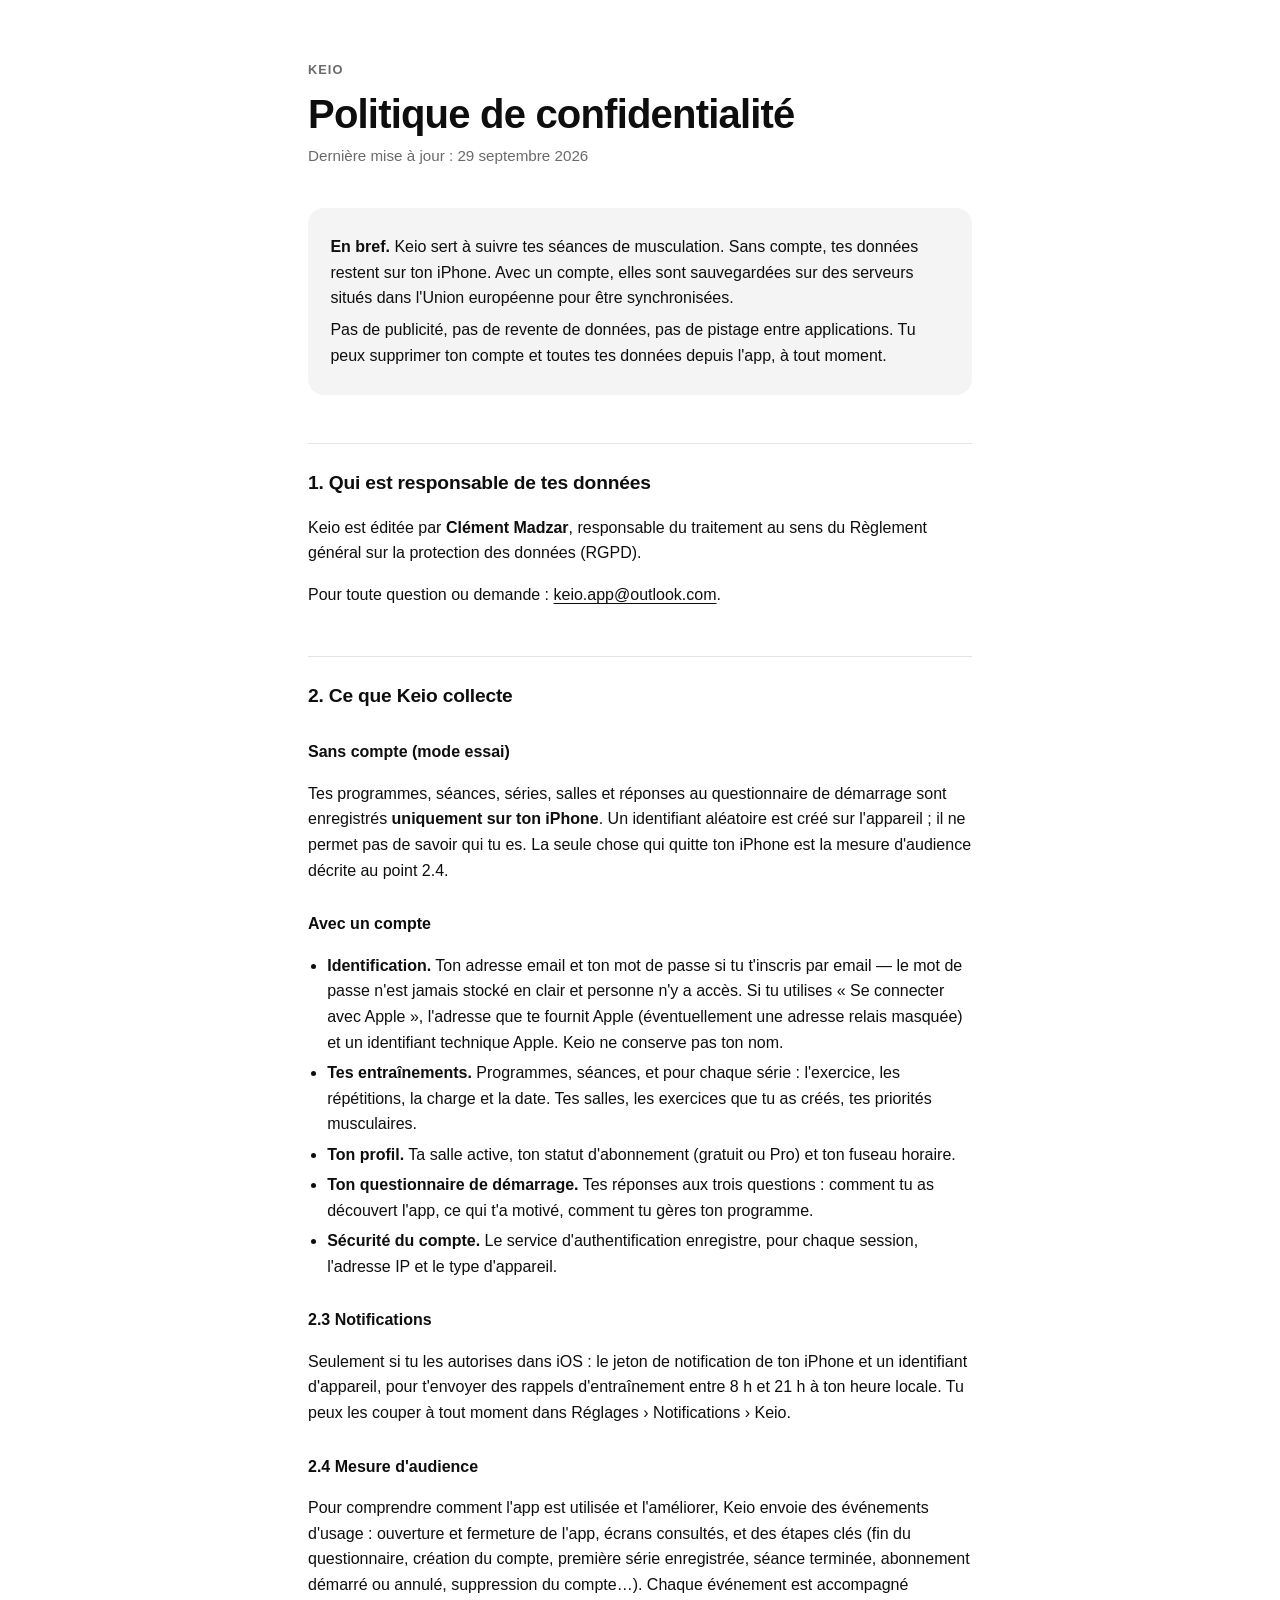
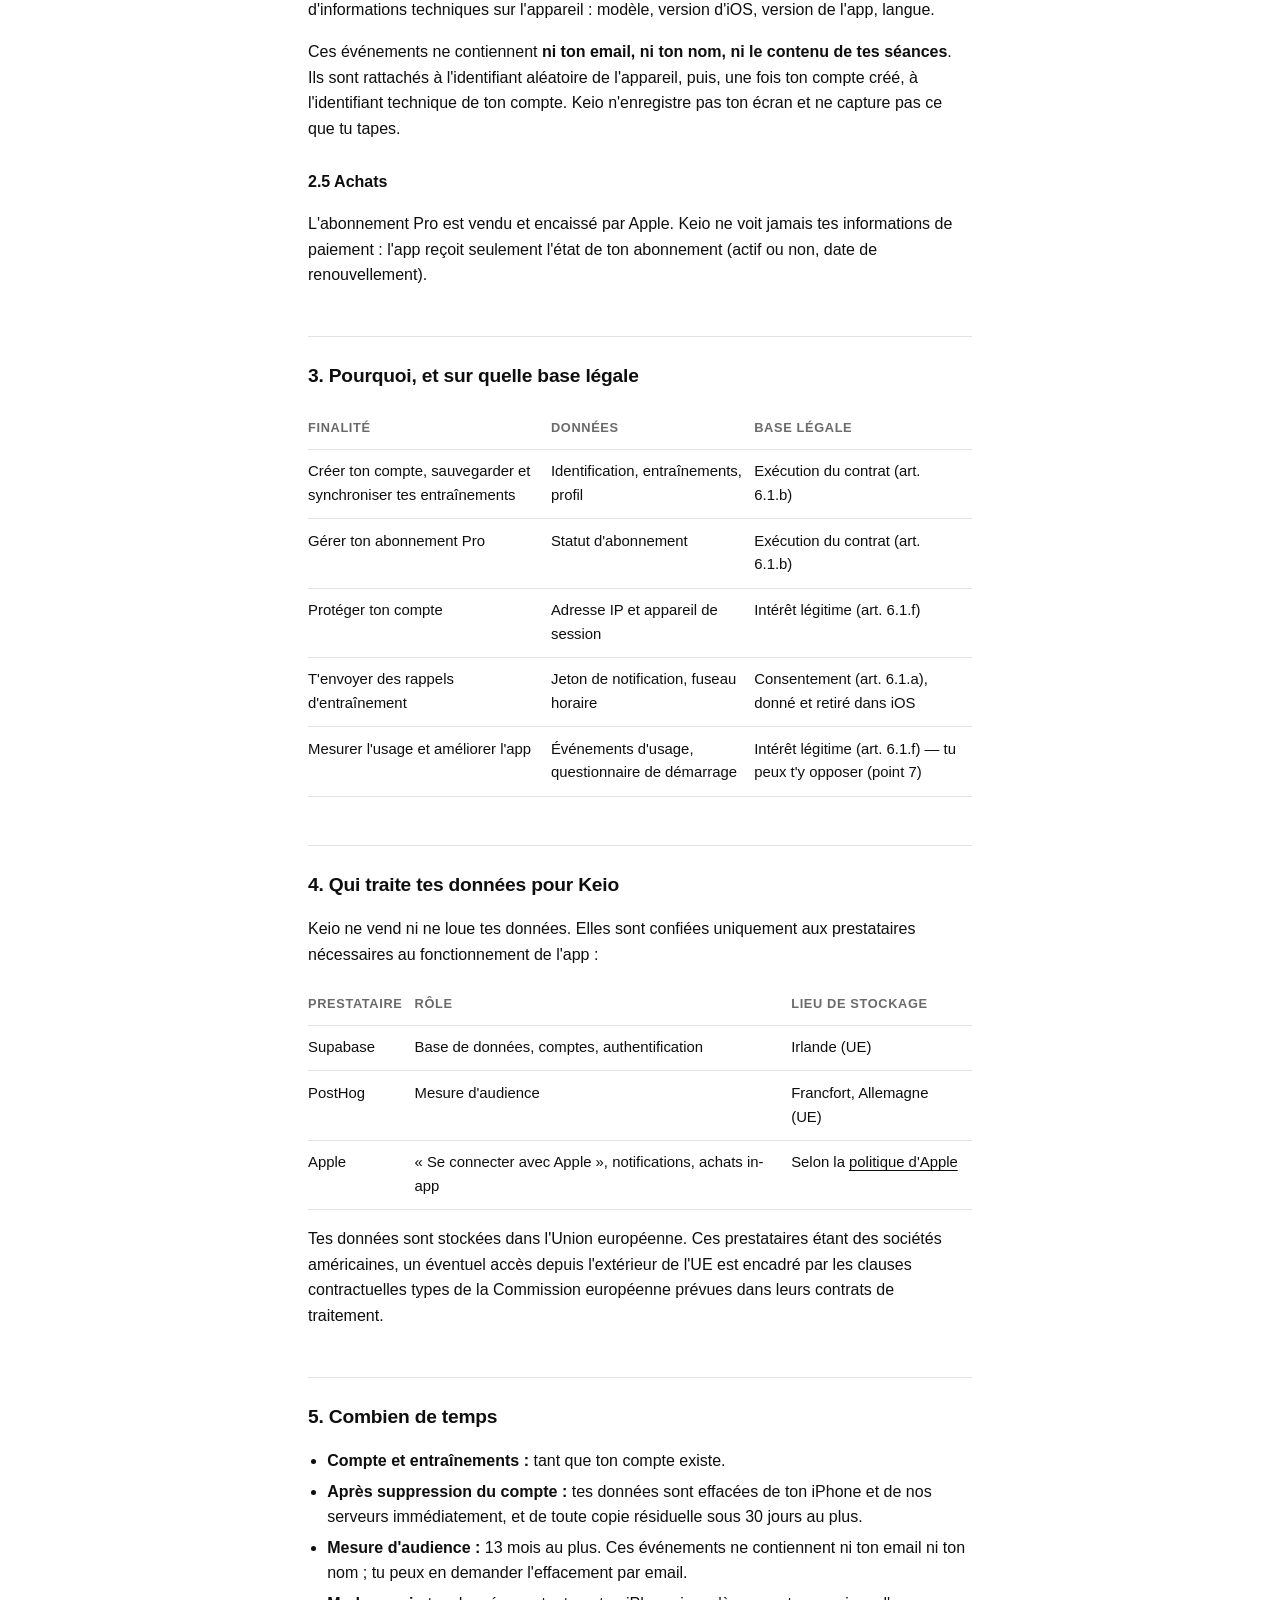
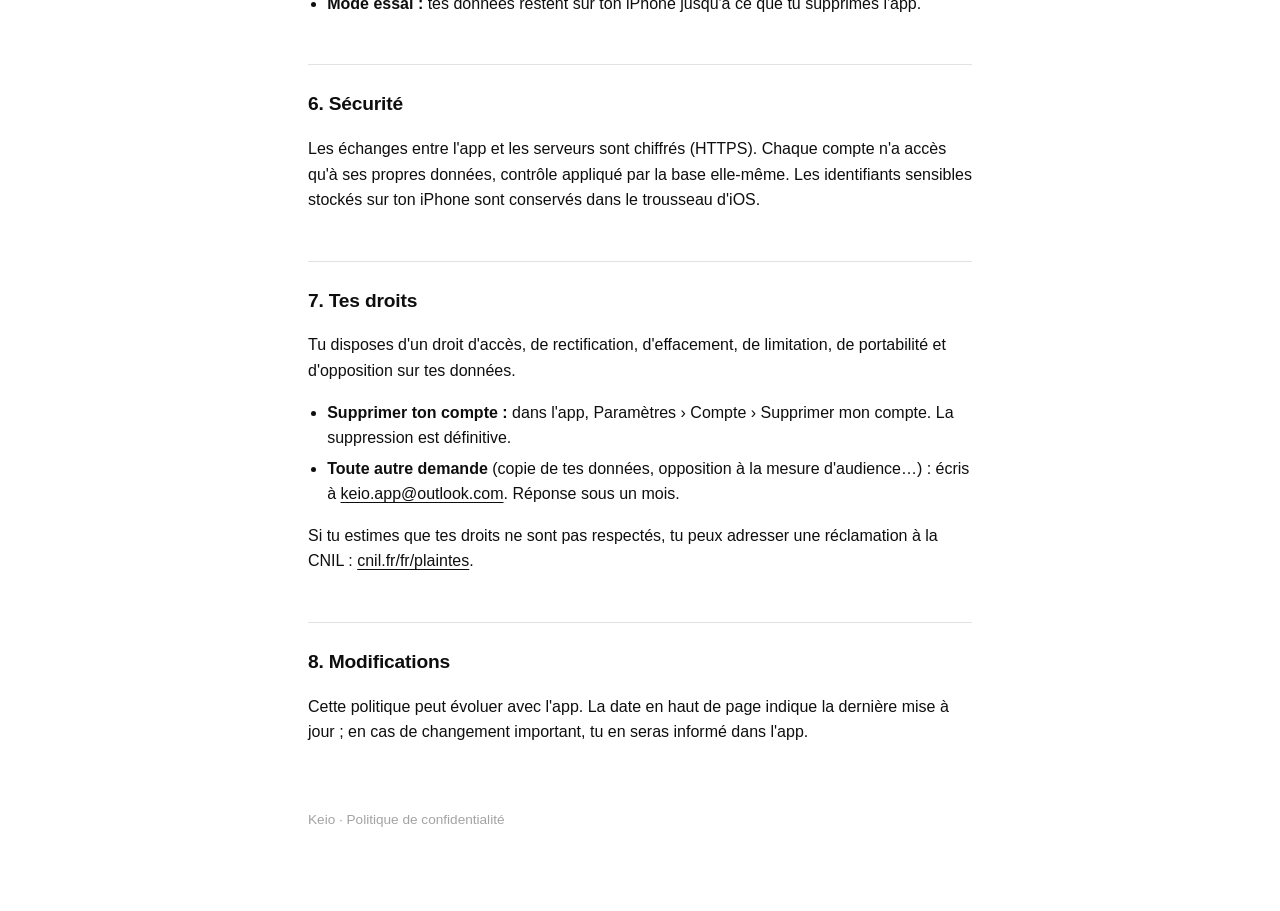
==== confidentialite/index.html @ 3a845824 "docs(confidentialite): politique de confidentialité de Keio" ====
<!doctype html>
<html lang="fr">
<head>
  <meta charset="utf-8">
  <meta name="viewport" content="width=device-width, initial-scale=1">
  <title>Keio — Politique de confidentialité</title>
  <meta name="description" content="Ce que l'app Keio collecte, pourquoi, où c'est stocké, combien de temps, et comment le supprimer.">
  <link rel="stylesheet" href="../assets/style.css">
</head>
<body>
<main>
  <a class="brand" href="../">Keio</a>
  <h1>Politique de confidentialité</h1>
  <p class="meta">Dernière mise à jour : 29 septembre 2026</p>

  <div class="lede">
    <p><strong>En bref.</strong> Keio sert à suivre tes séances de musculation. Sans compte, tes
      données restent sur ton iPhone. Avec un compte, elles sont sauvegardées sur des serveurs
      situés dans l'Union européenne pour être synchronisées.</p>
    <p>Pas de publicité, pas de revente de données, pas de pistage entre applications. Tu peux
      supprimer ton compte et toutes tes données depuis l'app, à tout moment.</p>
  </div>

  <h2>1. Qui est responsable de tes données</h2>
  <p>Keio est éditée par <strong>Clément Madzar</strong>, responsable du traitement au sens du
    Règlement général sur la protection des données (RGPD).</p>
  <p>Pour toute question ou demande : <a href="mailto:keio.app@outlook.com">keio.app@outlook.com</a>.</p>

  <h2>2. Ce que Keio collecte</h2>

  <h3>Sans compte (mode essai)</h3>
  <p>Tes programmes, séances, séries, salles et réponses au questionnaire de démarrage sont
    enregistrés <strong>uniquement sur ton iPhone</strong>. Un identifiant aléatoire est créé sur
    l'appareil ; il ne permet pas de savoir qui tu es. La seule chose qui quitte ton iPhone est la
    mesure d'audience décrite au point 2.4.</p>

  <h3>Avec un compte</h3>
  <ul>
    <li><strong>Identification.</strong> Ton adresse email et ton mot de passe si tu t'inscris par
      email — le mot de passe n'est jamais stocké en clair et personne n'y a accès. Si tu utilises
      « Se connecter avec Apple », l'adresse que te fournit Apple (éventuellement une adresse
      relais masquée) et un identifiant technique Apple. Keio ne conserve pas ton nom.</li>
    <li><strong>Tes entraînements.</strong> Programmes, séances, et pour chaque série : l'exercice,
      les répétitions, la charge et la date. Tes salles, les exercices que tu as créés, tes
      priorités musculaires.</li>
    <li><strong>Ton profil.</strong> Ta salle active, ton statut d'abonnement (gratuit ou Pro) et
      ton fuseau horaire.</li>
    <li><strong>Ton questionnaire de démarrage.</strong> Tes réponses aux trois questions :
      comment tu as découvert l'app, ce qui t'a motivé, comment tu gères ton programme.</li>
    <li><strong>Sécurité du compte.</strong> Le service d'authentification enregistre, pour chaque
      session, l'adresse IP et le type d'appareil.</li>
  </ul>

  <h3>2.3 Notifications</h3>
  <p>Seulement si tu les autorises dans iOS : le jeton de notification de ton iPhone et un
    identifiant d'appareil, pour t'envoyer des rappels d'entraînement entre 8 h et 21 h à ton heure
    locale. Tu peux les couper à tout moment dans Réglages&nbsp;› Notifications&nbsp;› Keio.</p>

  <h3>2.4 Mesure d'audience</h3>
  <p>Pour comprendre comment l'app est utilisée et l'améliorer, Keio envoie des événements
    d'usage : ouverture et fermeture de l'app, écrans consultés, et des étapes clés (fin du
    questionnaire, création du compte, première série enregistrée, séance terminée, abonnement
    démarré ou annulé, suppression du compte…). Chaque événement est accompagné d'informations
    techniques sur l'appareil : modèle, version d'iOS, version de l'app, langue.</p>
  <p>Ces événements ne contiennent <strong>ni ton email, ni ton nom, ni le contenu de tes
    séances</strong>. Ils sont rattachés à l'identifiant aléatoire de l'appareil, puis, une fois ton
    compte créé, à l'identifiant technique de ton compte. Keio n'enregistre pas ton écran et ne
    capture pas ce que tu tapes.</p>

  <h3>2.5 Achats</h3>
  <p>L'abonnement Pro est vendu et encaissé par Apple. Keio ne voit jamais tes informations de
    paiement : l'app reçoit seulement l'état de ton abonnement (actif ou non, date de
    renouvellement).</p>

  <h2>3. Pourquoi, et sur quelle base légale</h2>
  <div class="table-wrap">
    <table>
      <thead><tr><th>Finalité</th><th>Données</th><th>Base légale</th></tr></thead>
      <tbody>
        <tr><td>Créer ton compte, sauvegarder et synchroniser tes entraînements</td>
            <td>Identification, entraînements, profil</td>
            <td>Exécution du contrat (art. 6.1.b)</td></tr>
        <tr><td>Gérer ton abonnement Pro</td>
            <td>Statut d'abonnement</td>
            <td>Exécution du contrat (art. 6.1.b)</td></tr>
        <tr><td>Protéger ton compte</td>
            <td>Adresse IP et appareil de session</td>
            <td>Intérêt légitime (art. 6.1.f)</td></tr>
        <tr><td>T'envoyer des rappels d'entraînement</td>
            <td>Jeton de notification, fuseau horaire</td>
            <td>Consentement (art. 6.1.a), donné et retiré dans iOS</td></tr>
        <tr><td>Mesurer l'usage et améliorer l'app</td>
            <td>Événements d'usage, questionnaire de démarrage</td>
            <td>Intérêt légitime (art. 6.1.f) — tu peux t'y opposer (point 7)</td></tr>
      </tbody>
    </table>
  </div>

  <h2>4. Qui traite tes données pour Keio</h2>
  <p>Keio ne vend ni ne loue tes données. Elles sont confiées uniquement aux prestataires
    nécessaires au fonctionnement de l'app :</p>
  <div class="table-wrap">
    <table>
      <thead><tr><th>Prestataire</th><th>Rôle</th><th>Lieu de stockage</th></tr></thead>
      <tbody>
        <tr><td>Supabase</td><td>Base de données, comptes, authentification</td><td>Irlande (UE)</td></tr>
        <tr><td>PostHog</td><td>Mesure d'audience</td><td>Francfort, Allemagne (UE)</td></tr>
        <tr><td>Apple</td><td>« Se connecter avec Apple », notifications, achats in-app</td>
            <td>Selon la <a href="https://www.apple.com/fr/legal/privacy/">politique d'Apple</a></td></tr>
      </tbody>
    </table>
  </div>
  <p>Tes données sont stockées dans l'Union européenne. Ces prestataires étant des sociétés
    américaines, un éventuel accès depuis l'extérieur de l'UE est encadré par les clauses
    contractuelles types de la Commission européenne prévues dans leurs contrats de traitement.</p>

  <h2>5. Combien de temps</h2>
  <ul>
    <li><strong>Compte et entraînements :</strong> tant que ton compte existe.</li>
    <li><strong>Après suppression du compte :</strong> tes données sont effacées de ton iPhone et
      de nos serveurs immédiatement, et de toute copie résiduelle sous 30 jours au plus.</li>
    <li><strong>Mesure d'audience :</strong> 13 mois au plus. Ces événements ne contiennent ni
      ton email ni ton nom ; tu peux en demander l'effacement par email.</li>
    <li><strong>Mode essai :</strong> tes données restent sur ton iPhone jusqu'à ce que tu
      supprimes l'app.</li>
  </ul>

  <h2>6. Sécurité</h2>
  <p>Les échanges entre l'app et les serveurs sont chiffrés (HTTPS). Chaque compte n'a accès qu'à
    ses propres données, contrôle appliqué par la base elle-même. Les identifiants sensibles
    stockés sur ton iPhone sont conservés dans le trousseau d'iOS.</p>

  <h2>7. Tes droits</h2>
  <p>Tu disposes d'un droit d'accès, de rectification, d'effacement, de limitation, de
    portabilité et d'opposition sur tes données.</p>
  <ul>
    <li><strong>Supprimer ton compte :</strong> dans l'app, Paramètres&nbsp;› Compte&nbsp;›
      Supprimer mon compte. La suppression est définitive.</li>
    <li><strong>Toute autre demande</strong> (copie de tes données, opposition à la mesure
      d'audience…) : écris à <a href="mailto:keio.app@outlook.com">keio.app@outlook.com</a>. Réponse sous
      un mois.</li>
  </ul>
  <p>Si tu estimes que tes droits ne sont pas respectés, tu peux adresser une réclamation à la
    CNIL : <a href="https://www.cnil.fr/fr/plaintes">cnil.fr/fr/plaintes</a>.</p>

  <h2>8. Modifications</h2>
  <p>Cette politique peut évoluer avec l'app. La date en haut de page indique la dernière mise à
    jour ; en cas de changement important, tu en seras informé dans l'app.</p>

  <footer>Keio · Politique de confidentialité</footer>
</main>
</body>
</html>
---- assets/style.css ----
:root {
  --screen: #ffffff;
  --card: #f4f4f4;
  --line: #e2e2e2;
  --ink: #0e0e0e;
  --ink-2: rgba(14, 14, 14, 0.62);
  --ink-3: rgba(14, 14, 14, 0.38);
  color-scheme: light dark;
}

@media (prefers-color-scheme: dark) {
  :root {
    --screen: #0e0e0e;
    --card: #161616;
    --line: #262626;
    --ink: #ffffff;
    --ink-2: rgba(255, 255, 255, 0.60);
    --ink-3: rgba(255, 255, 255, 0.32);
  }
}

* { box-sizing: border-box; }

html { -webkit-text-size-adjust: 100%; }

body {
  margin: 0;
  background: var(--screen);
  color: var(--ink);
  font: 16px/1.6 -apple-system, BlinkMacSystemFont, "SF Pro Text", "Helvetica Neue", Arial, sans-serif;
}

main {
  max-width: 44rem;
  margin: 0 auto;
  padding: 3.5rem 1.25rem 5rem;
}

.brand {
  font-weight: 700;
  letter-spacing: 0.08em;
  text-transform: uppercase;
  font-size: 0.8rem;
  color: var(--ink-2);
  text-decoration: none;
}

h1 {
  font-size: clamp(1.9rem, 5vw, 2.5rem);
  line-height: 1.15;
  letter-spacing: -0.02em;
  margin: 0.6rem 0 0.4rem;
}

.meta { color: var(--ink-2); margin: 0 0 2.5rem; font-size: 0.95rem; }

h2 {
  font-size: 1.2rem;
  letter-spacing: -0.01em;
  margin: 3rem 0 0.75rem;
  padding-top: 1.5rem;
  border-top: 1px solid var(--line);
}

h3 { font-size: 1rem; margin: 1.75rem 0 0.4rem; }

p, li { color: var(--ink); }
ul { padding-left: 1.2rem; }
li { margin: 0.3rem 0; }

a { color: var(--ink); text-underline-offset: 3px; }

.lede {
  background: var(--card);
  border-radius: 16px;
  padding: 1.25rem 1.4rem;
  margin: 0 0 1rem;
}
.lede p { margin: 0.4rem 0; }
.lede strong { font-weight: 600; }

.table-wrap { overflow-x: auto; margin: 1rem 0; }
table { width: 100%; border-collapse: collapse; font-size: 0.93rem; min-width: 32rem; }
th, td { text-align: left; vertical-align: top; padding: 0.65rem 0.75rem 0.65rem 0; border-bottom: 1px solid var(--line); }
th { color: var(--ink-2); font-weight: 600; font-size: 0.8rem; text-transform: uppercase; letter-spacing: 0.05em; }

.muted { color: var(--ink-2); }

footer { margin-top: 4rem; color: var(--ink-3); font-size: 0.85rem; }

.links { list-style: none; padding: 0; }
.links li { margin: 0.75rem 0; }
.links a {
  display: block;
  background: var(--card);
  border-radius: 12px;
  padding: 1rem 1.2rem;
  text-decoration: none;
  font-weight: 600;
}
.links span { display: block; font-weight: 400; color: var(--ink-2); font-size: 0.9rem; }
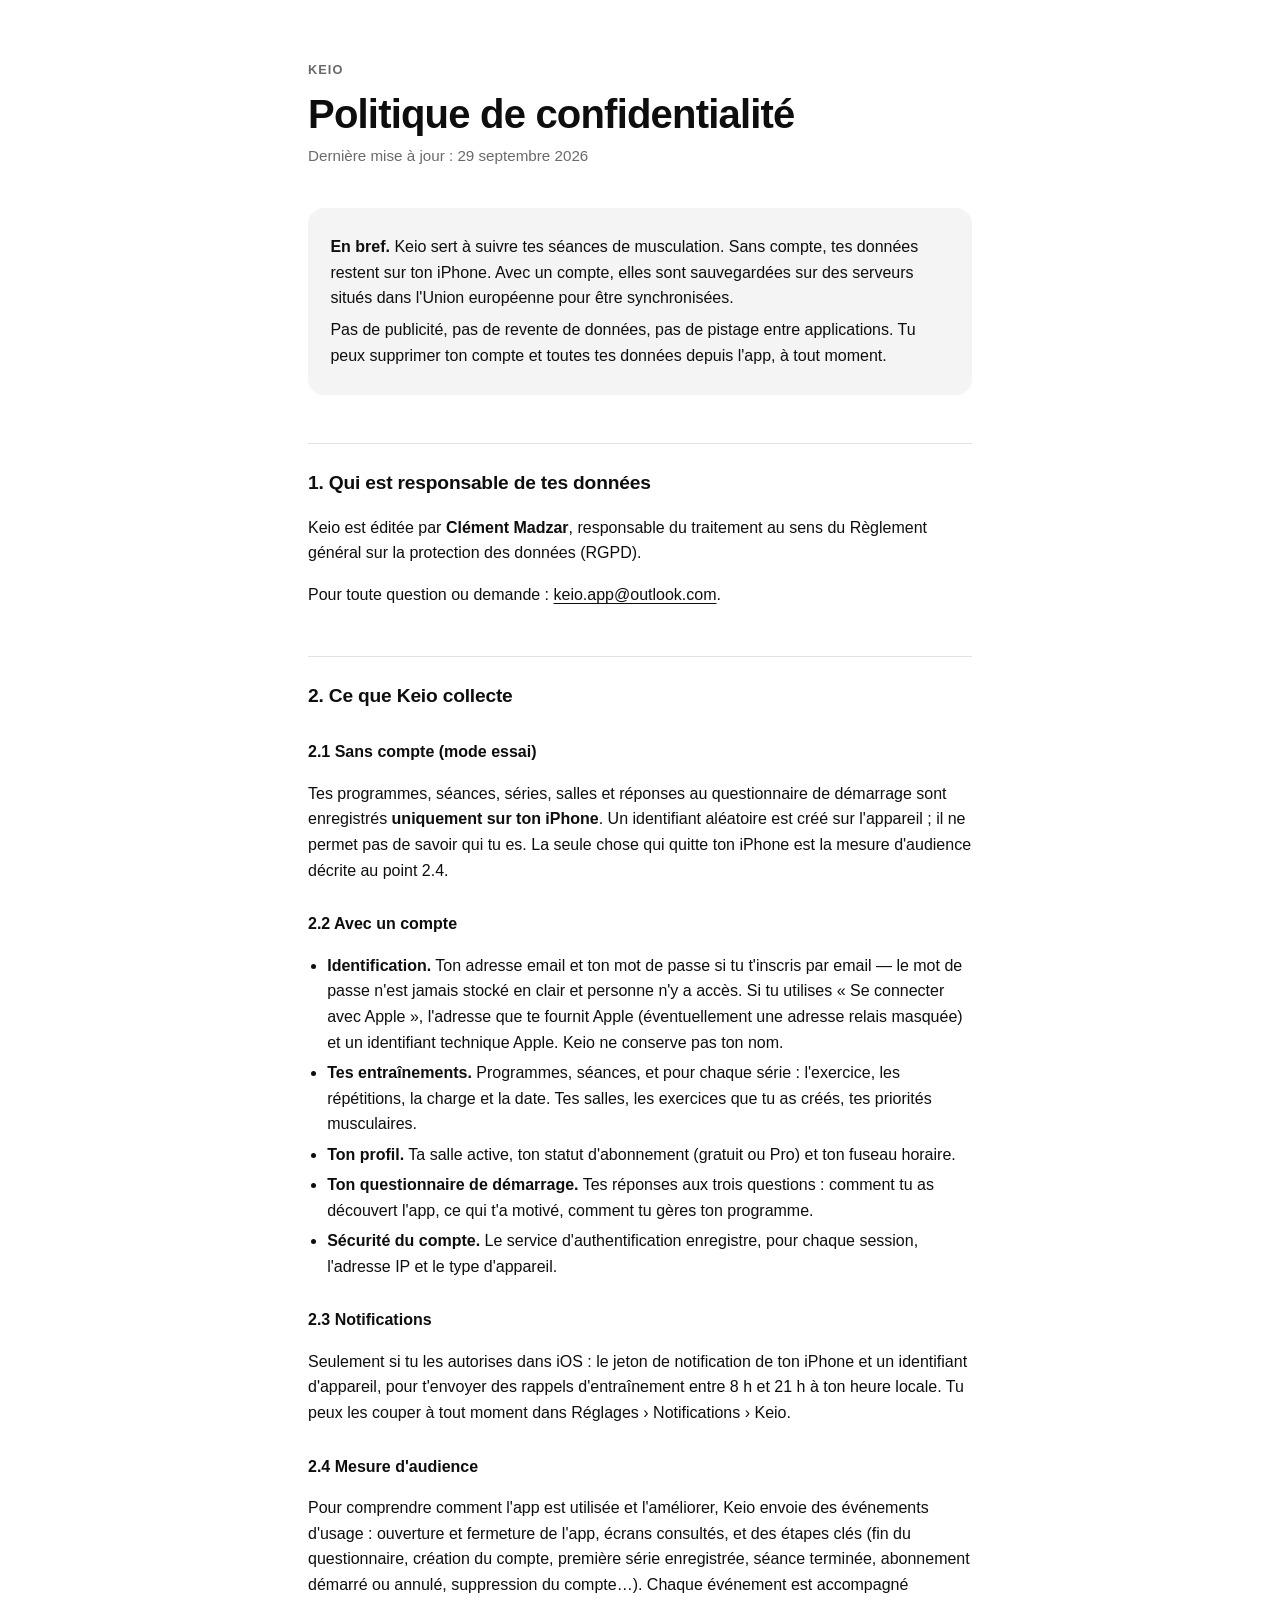
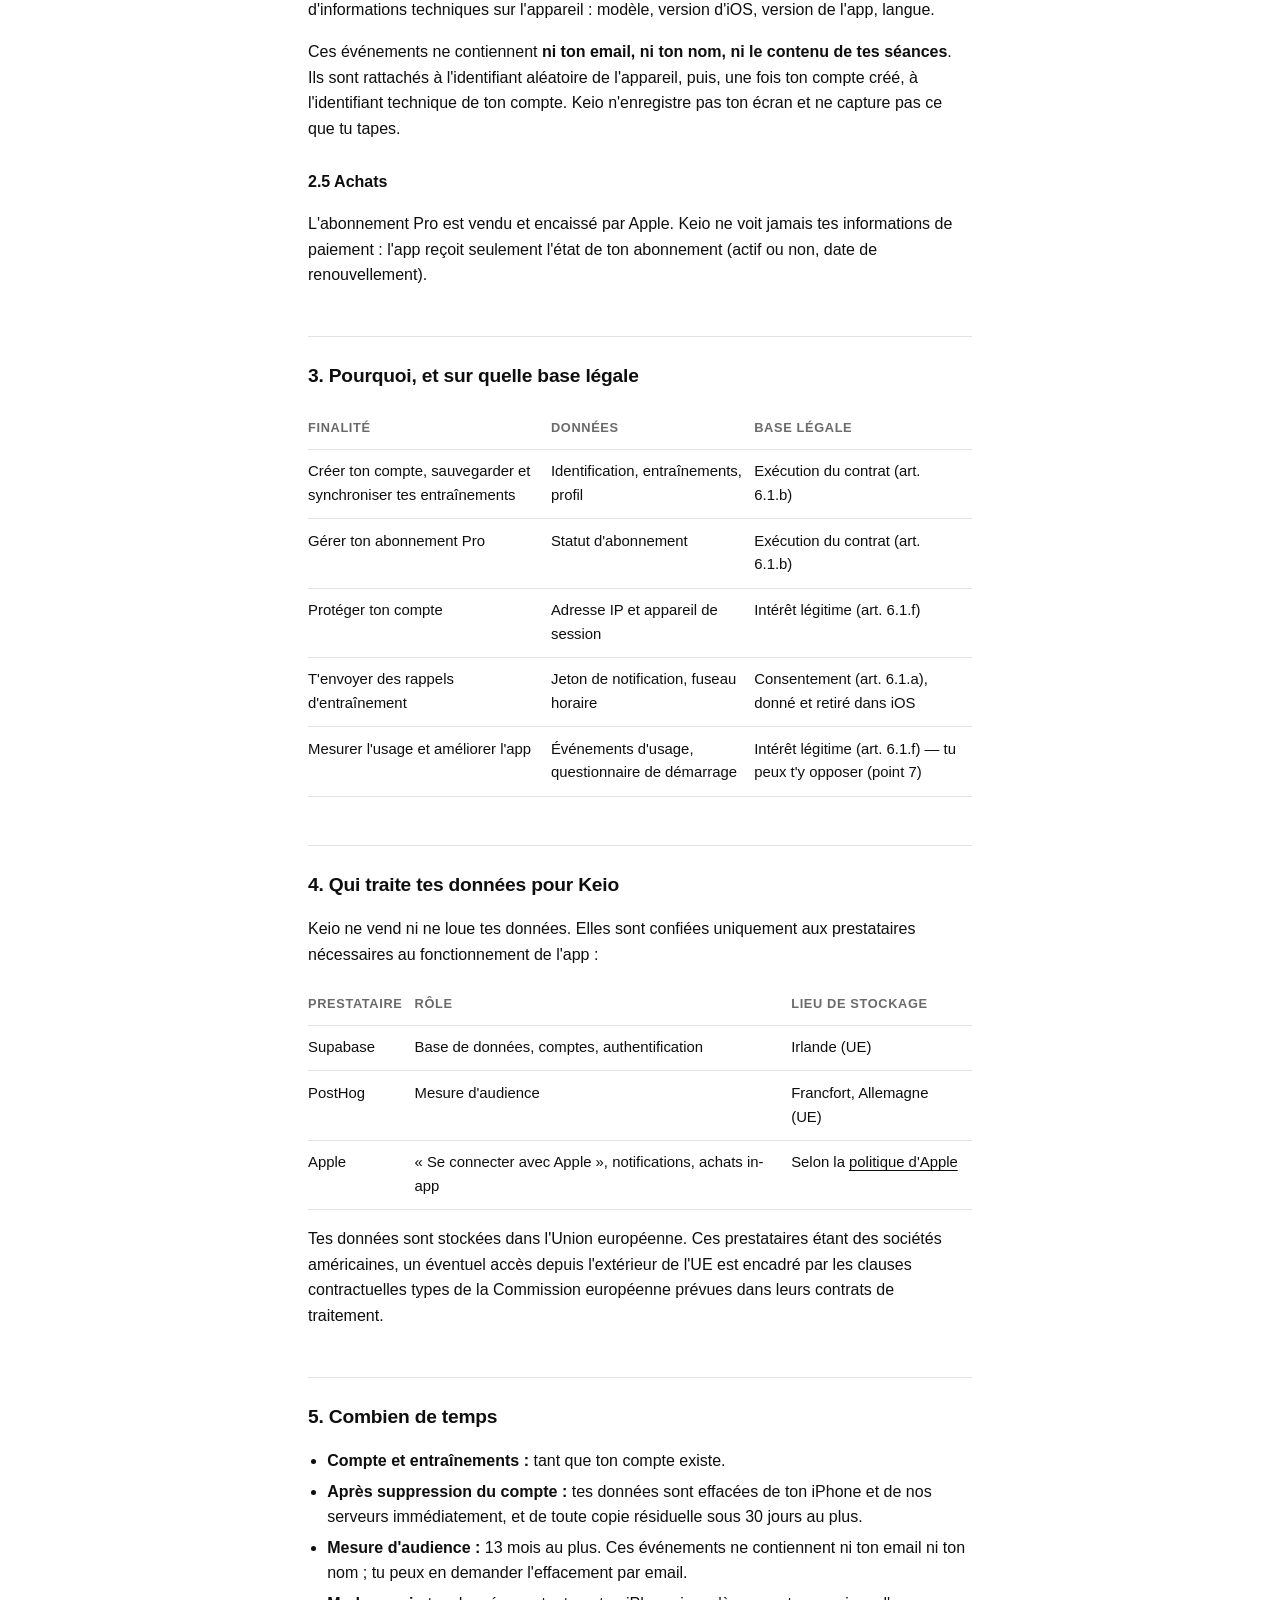
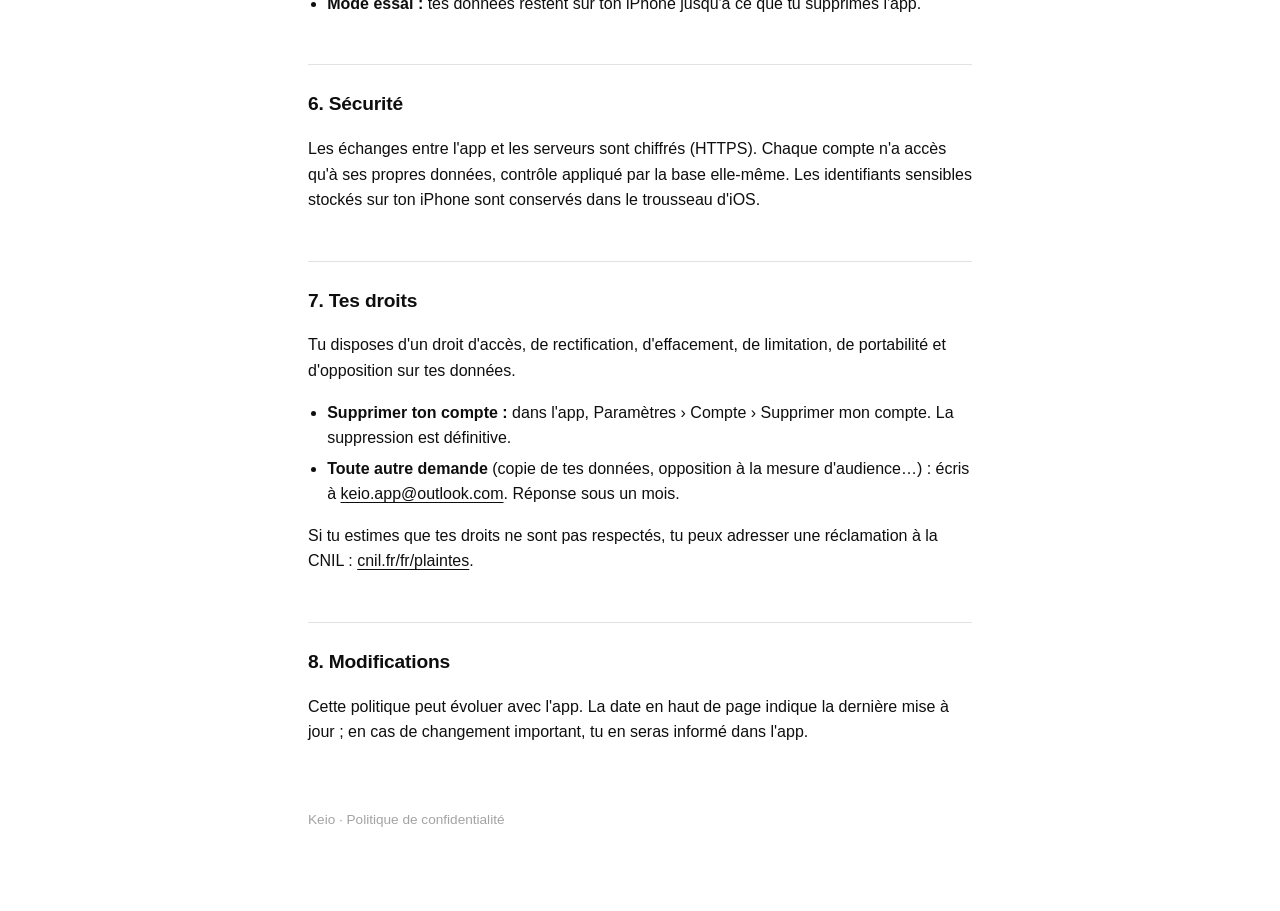
==== commit 6496eb47: "docs(confidentialite): numérotation des sous-parties 2.1 et 2.2" ====
--- a/confidentialite/index.html
+++ b/confidentialite/index.html
@@ -28,13 +28,13 @@
 
   <h2>2. Ce que Keio collecte</h2>
 
-  <h3>Sans compte (mode essai)</h3>
+  <h3>2.1 Sans compte (mode essai)</h3>
   <p>Tes programmes, séances, séries, salles et réponses au questionnaire de démarrage sont
     enregistrés <strong>uniquement sur ton iPhone</strong>. Un identifiant aléatoire est créé sur
     l'appareil ; il ne permet pas de savoir qui tu es. La seule chose qui quitte ton iPhone est la
     mesure d'audience décrite au point 2.4.</p>
 
-  <h3>Avec un compte</h3>
+  <h3>2.2 Avec un compte</h3>
   <ul>
     <li><strong>Identification.</strong> Ton adresse email et ton mot de passe si tu t'inscris par
       email — le mot de passe n'est jamais stocké en clair et personne n'y a accès. Si tu utilises
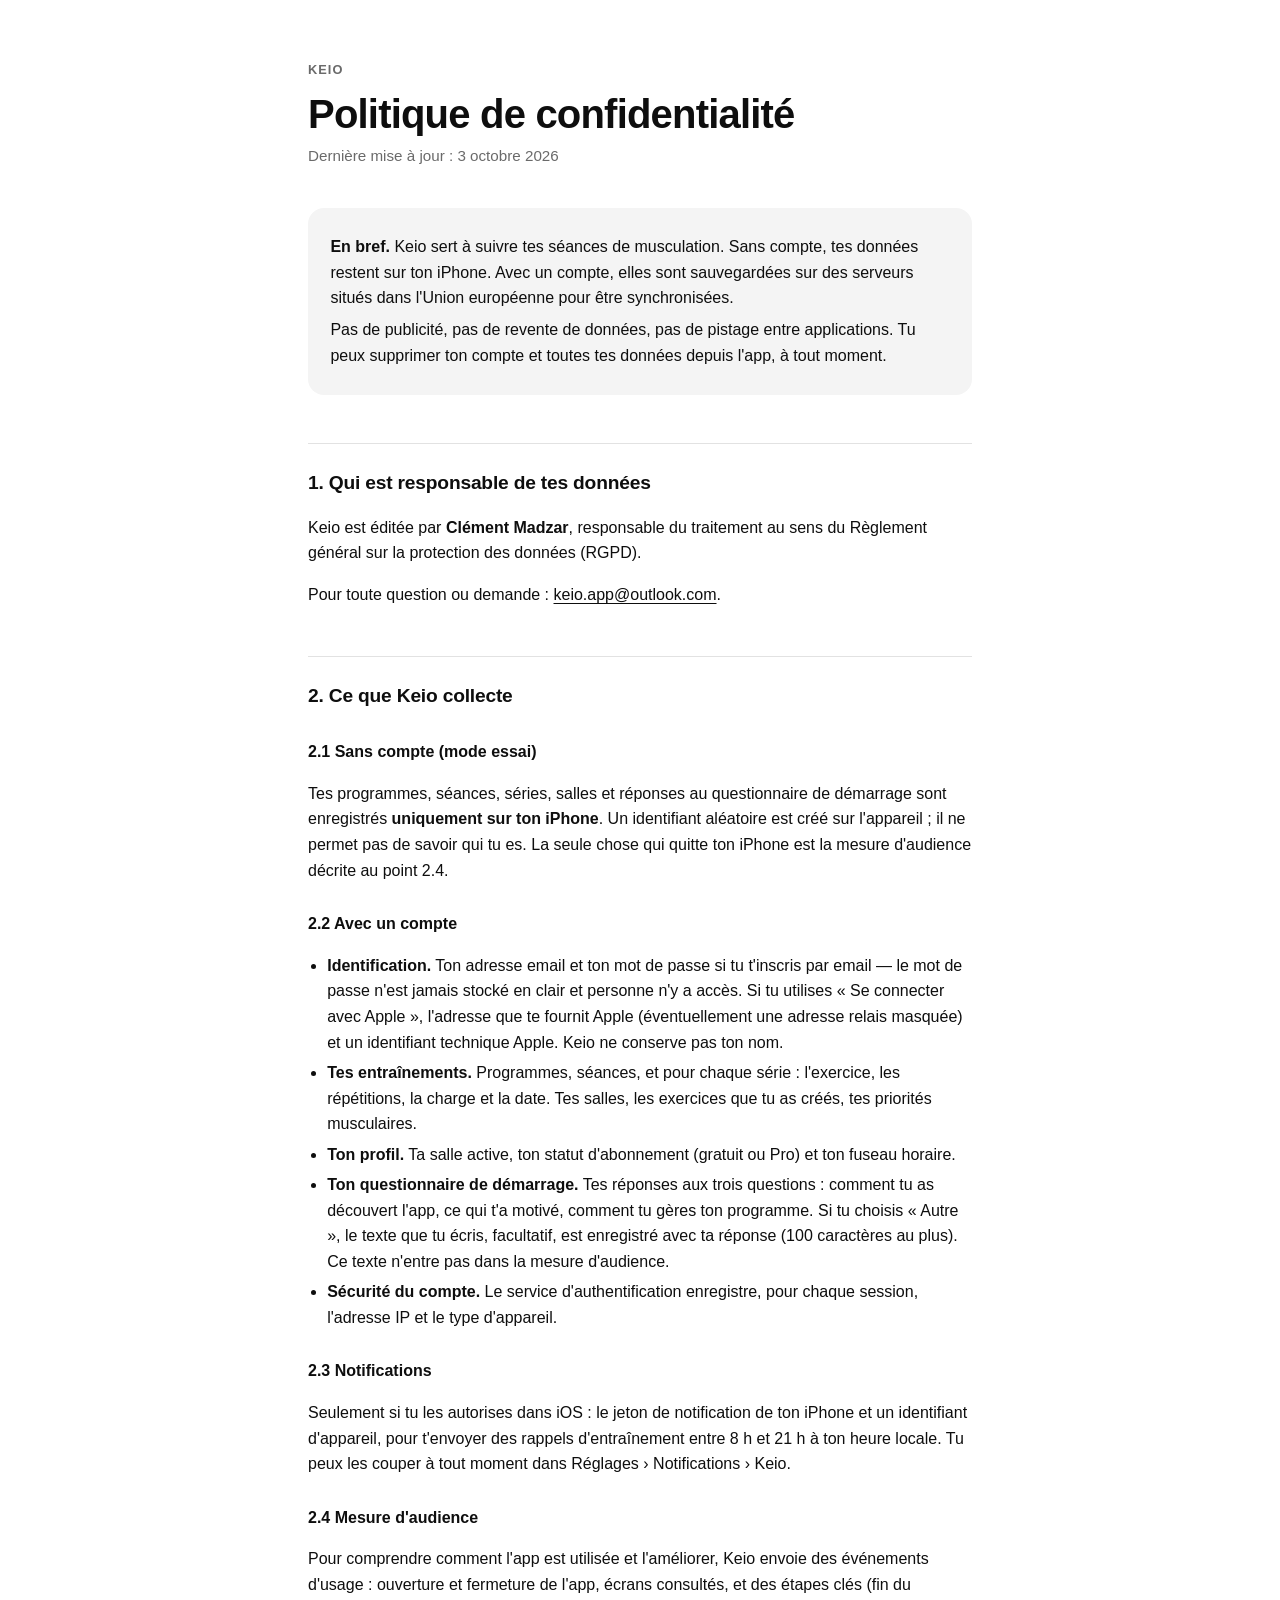
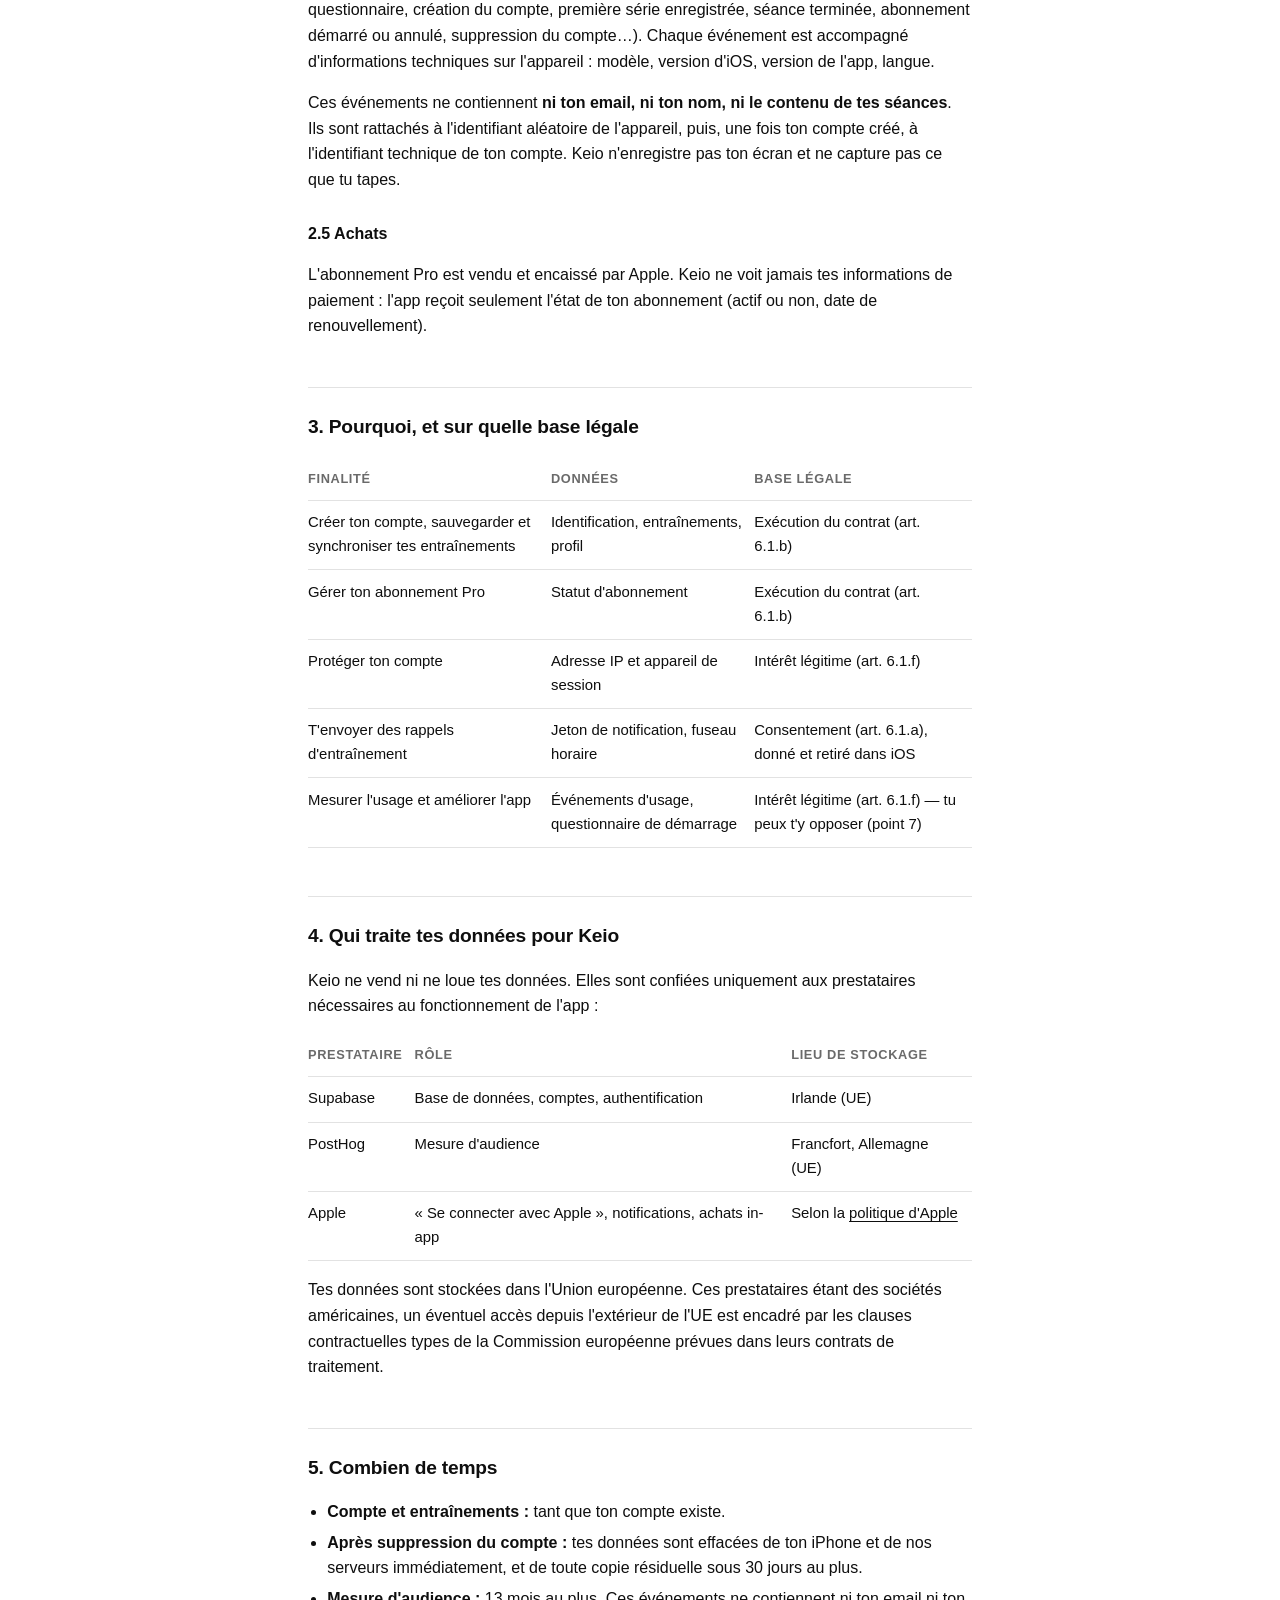
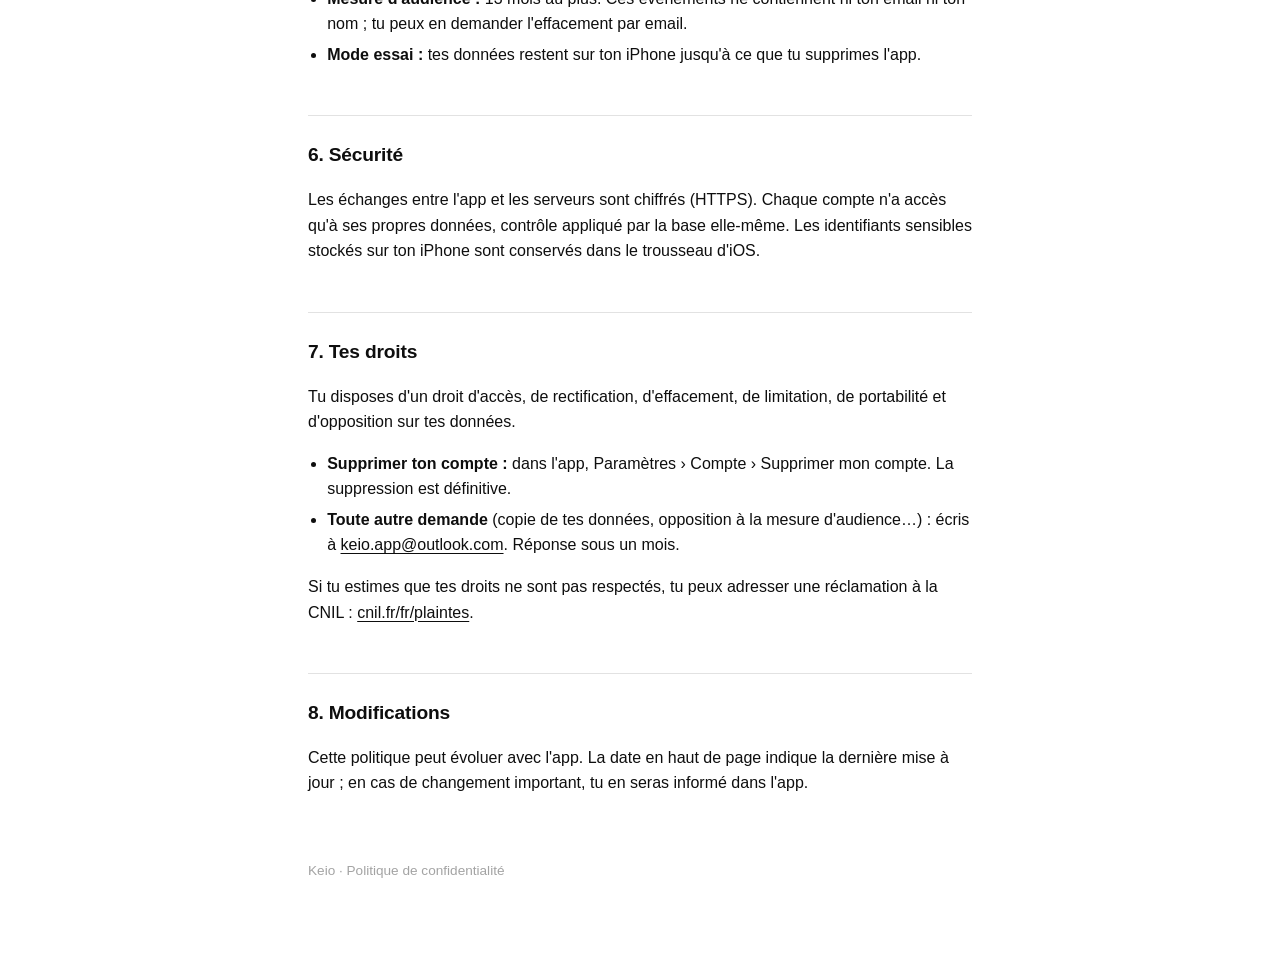
==== commit afbd0f26: "docs(confidentialite): texte libre facultatif sous « Autre » au questionnaire de démarrage" ====
--- a/confidentialite/index.html
+++ b/confidentialite/index.html
@@ -11,7 +11,7 @@
 <main>
   <a class="brand" href="../">Keio</a>
   <h1>Politique de confidentialité</h1>
-  <p class="meta">Dernière mise à jour : 29 septembre 2026</p>
+  <p class="meta">Dernière mise à jour : 3 octobre 2026</p>
 
   <div class="lede">
     <p><strong>En bref.</strong> Keio sert à suivre tes séances de musculation. Sans compte, tes
@@ -46,7 +46,9 @@
     <li><strong>Ton profil.</strong> Ta salle active, ton statut d'abonnement (gratuit ou Pro) et
       ton fuseau horaire.</li>
     <li><strong>Ton questionnaire de démarrage.</strong> Tes réponses aux trois questions :
-      comment tu as découvert l'app, ce qui t'a motivé, comment tu gères ton programme.</li>
+      comment tu as découvert l'app, ce qui t'a motivé, comment tu gères ton programme. Si tu
+      choisis « Autre », le texte que tu écris, facultatif, est enregistré avec ta réponse (100
+      caractères au plus). Ce texte n'entre pas dans la mesure d'audience.</li>
     <li><strong>Sécurité du compte.</strong> Le service d'authentification enregistre, pour chaque
       session, l'adresse IP et le type d'appareil.</li>
   </ul>
